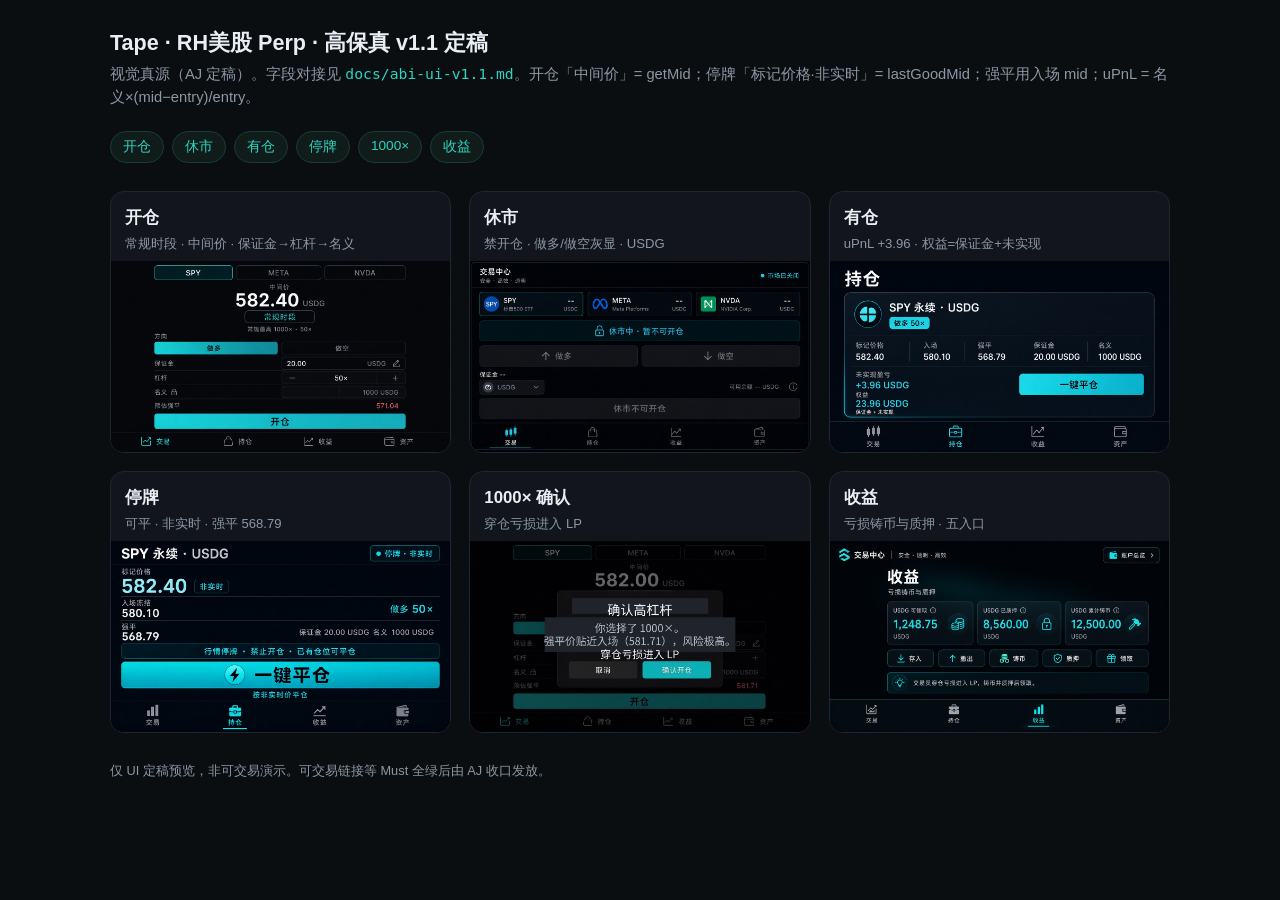
==== index.html @ 0b9014a9 "Public static preview of Tape UI v1.1 six states" ====
<!DOCTYPE html>
<html lang="zh-CN">
<head>
<meta charset="utf-8"/>
<meta name="viewport" content="width=device-width, initial-scale=1"/>
<title>Tape · RH美股 Perp · UI v1.1 定稿预览</title>
<style>
  :root { --bg:#0b0e11; --card:#12161c; --line:#1e2630; --cyan:#2dd4bf; --text:#e8eef4; --muted:#8b98a5; }
  * { box-sizing:border-box; }
  body { margin:0; font-family:-apple-system,BlinkMacSystemFont,"Segoe UI","PingFang SC","Noto Sans SC",sans-serif; background:var(--bg); color:var(--text); }
  .wrap { max-width:1100px; margin:0 auto; padding:28px 20px 64px; }
  h1 { font-size:1.35rem; font-weight:650; margin:0 0 6px; }
  .sub { color:var(--muted); font-size:0.92rem; line-height:1.55; margin:0 0 22px; }
  .nav { display:flex; flex-wrap:wrap; gap:8px; margin:0 0 28px; }
  .nav a { color:var(--cyan); text-decoration:none; border:1px solid #1a3a36; background:#0f1c1a; padding:6px 12px; border-radius:999px; font-size:0.85rem; }
  .nav a:hover { background:#14302c; }
  .grid { display:grid; grid-template-columns:repeat(auto-fit,minmax(280px,1fr)); gap:18px; }
  .card { background:var(--card); border:1px solid var(--line); border-radius:14px; overflow:hidden; }
  .card header { padding:14px 14px 8px; }
  .card h2 { margin:0; font-size:1.05rem; }
  .card p { margin:6px 0 0; color:var(--muted); font-size:0.82rem; line-height:1.4; }
  .card img { display:block; width:100%; height:auto; background:#000; }
  footer { margin-top:28px; color:var(--muted); font-size:0.8rem; line-height:1.5; }
  code { color:var(--cyan); }
</style>
</head>
<body>
  <div class="wrap">
    <h1>Tape · RH美股 Perp · 高保真 v1.1 定稿</h1>
    <p class="sub">视觉真源（AJ 定稿）。字段对接见 <code>docs/abi-ui-v1.1.md</code>。开仓「中间价」= getMid；停牌「标记价格·非实时」= lastGoodMid；强平用入场 mid；uPnL = 名义×(mid−entry)/entry。</p>
    <nav class="nav">
      <a href="#01-open">开仓</a><a href="#02-closed">休市</a><a href="#03-position">有仓</a>
      <a href="#04-halt">停牌</a><a href="#05-1000x-confirm">1000×</a><a href="#06-earnings">收益</a>
    </nav>
    <div class="grid">
    <article class="card" id="01-open">
      <header><h2>开仓</h2><p>常规时段 · 中间价 · 保证金→杠杆→名义</p></header>
      <a href="01-open.jpg" target="_blank" rel="noopener"><img src="01-open.jpg" alt="开仓" loading="lazy"/></a>
    </article>
    <article class="card" id="02-closed">
      <header><h2>休市</h2><p>禁开仓 · 做多/做空灰显 · USDG</p></header>
      <a href="02-closed.jpg" target="_blank" rel="noopener"><img src="02-closed.jpg" alt="休市" loading="lazy"/></a>
    </article>
    <article class="card" id="03-position">
      <header><h2>有仓</h2><p>uPnL +3.96 · 权益=保证金+未实现</p></header>
      <a href="03-position.jpg" target="_blank" rel="noopener"><img src="03-position.jpg" alt="有仓" loading="lazy"/></a>
    </article>
    <article class="card" id="04-halt">
      <header><h2>停牌</h2><p>可平 · 非实时 · 强平 568.79</p></header>
      <a href="04-halt.jpg" target="_blank" rel="noopener"><img src="04-halt.jpg" alt="停牌" loading="lazy"/></a>
    </article>
    <article class="card" id="05-1000x-confirm">
      <header><h2>1000× 确认</h2><p>穿仓亏损进入 LP</p></header>
      <a href="05-1000x-confirm.jpg" target="_blank" rel="noopener"><img src="05-1000x-confirm.jpg" alt="1000× 确认" loading="lazy"/></a>
    </article>
    <article class="card" id="06-earnings">
      <header><h2>收益</h2><p>亏损铸币与质押 · 五入口</p></header>
      <a href="06-earnings.jpg" target="_blank" rel="noopener"><img src="06-earnings.jpg" alt="收益" loading="lazy"/></a>
    </article>
    </div>
    <footer>仅 UI 定稿预览，非可交易演示。可交易链接等 Must 全绿后由 AJ 收口发放。</footer>
  </div>
</body>
</html>
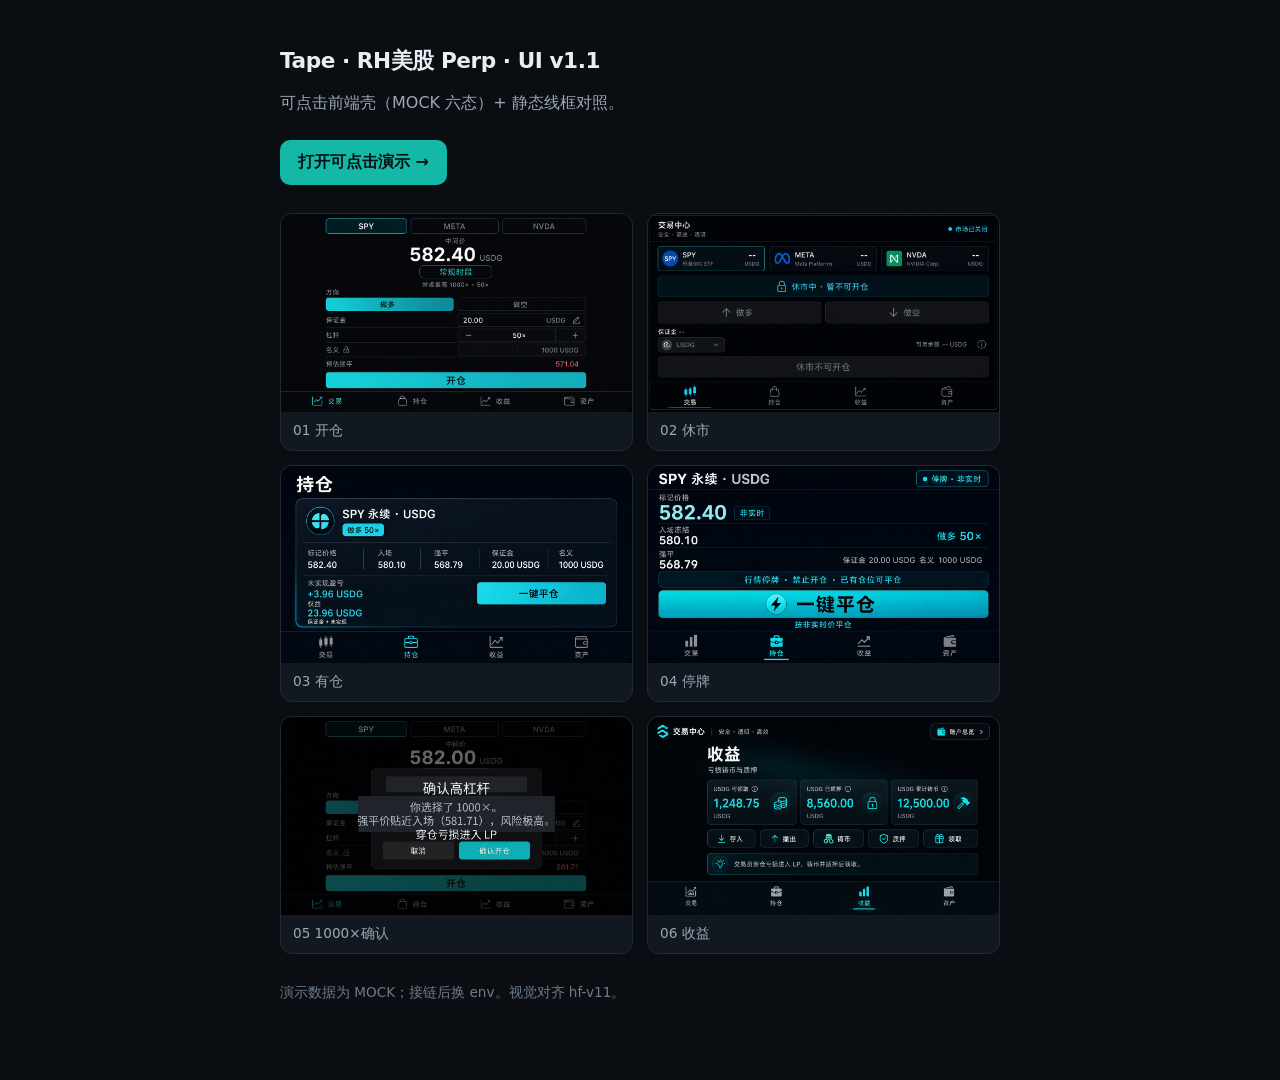
==== commit 6d5a2599: "Add clickable Tape frontend shell under /app (MOCK six states)" ====
--- a/index.html
+++ b/index.html
@@ -1,64 +1,42 @@
 <!DOCTYPE html>
 <html lang="zh-CN">
 <head>
-<meta charset="utf-8"/>
-<meta name="viewport" content="width=device-width, initial-scale=1"/>
-<title>Tape · RH美股 Perp · UI v1.1 定稿预览</title>
-<style>
-  :root { --bg:#0b0e11; --card:#12161c; --line:#1e2630; --cyan:#2dd4bf; --text:#e8eef4; --muted:#8b98a5; }
-  * { box-sizing:border-box; }
-  body { margin:0; font-family:-apple-system,BlinkMacSystemFont,"Segoe UI","PingFang SC","Noto Sans SC",sans-serif; background:var(--bg); color:var(--text); }
-  .wrap { max-width:1100px; margin:0 auto; padding:28px 20px 64px; }
-  h1 { font-size:1.35rem; font-weight:650; margin:0 0 6px; }
-  .sub { color:var(--muted); font-size:0.92rem; line-height:1.55; margin:0 0 22px; }
-  .nav { display:flex; flex-wrap:wrap; gap:8px; margin:0 0 28px; }
-  .nav a { color:var(--cyan); text-decoration:none; border:1px solid #1a3a36; background:#0f1c1a; padding:6px 12px; border-radius:999px; font-size:0.85rem; }
-  .nav a:hover { background:#14302c; }
-  .grid { display:grid; grid-template-columns:repeat(auto-fit,minmax(280px,1fr)); gap:18px; }
-  .card { background:var(--card); border:1px solid var(--line); border-radius:14px; overflow:hidden; }
-  .card header { padding:14px 14px 8px; }
-  .card h2 { margin:0; font-size:1.05rem; }
-  .card p { margin:6px 0 0; color:var(--muted); font-size:0.82rem; line-height:1.4; }
-  .card img { display:block; width:100%; height:auto; background:#000; }
-  footer { margin-top:28px; color:var(--muted); font-size:0.8rem; line-height:1.5; }
-  code { color:var(--cyan); }
-</style>
+  <meta charset="UTF-8" />
+  <meta name="viewport" content="width=device-width, initial-scale=1" />
+  <title>Tape · UI v1.1 Preview</title>
+  <style>
+    :root { color-scheme: dark; }
+    body { margin: 0; font-family: ui-sans-serif, system-ui, sans-serif; background: #0a0e12; color: #e8eef4; }
+    main { max-width: 720px; margin: 0 auto; padding: 32px 20px 64px; }
+    h1 { font-size: 1.35rem; font-weight: 600; letter-spacing: -0.02em; }
+    p { color: #9aa7b5; line-height: 1.55; }
+    a.cta {
+      display: inline-block; margin: 8px 0 28px; padding: 12px 18px; border-radius: 10px;
+      background: #14b8a6; color: #041016; font-weight: 600; text-decoration: none;
+    }
+    a.cta:hover { filter: brightness(1.06); }
+    .grid { display: grid; gap: 14px; grid-template-columns: 1fr; }
+    @media (min-width: 640px) { .grid { grid-template-columns: 1fr 1fr; } }
+    figure { margin: 0; background: #111820; border: 1px solid #1e2a36; border-radius: 12px; overflow: hidden; }
+    figcaption { padding: 10px 12px; font-size: 0.85rem; color: #9aa7b5; }
+    img { width: 100%; display: block; }
+    .note { font-size: 0.85rem; color: #6b7a8a; margin-top: 28px; }
+  </style>
 </head>
 <body>
-  <div class="wrap">
-    <h1>Tape · RH美股 Perp · 高保真 v1.1 定稿</h1>
-    <p class="sub">视觉真源（AJ 定稿）。字段对接见 <code>docs/abi-ui-v1.1.md</code>。开仓「中间价」= getMid；停牌「标记价格·非实时」= lastGoodMid；强平用入场 mid；uPnL = 名义×(mid−entry)/entry。</p>
-    <nav class="nav">
-      <a href="#01-open">开仓</a><a href="#02-closed">休市</a><a href="#03-position">有仓</a>
-      <a href="#04-halt">停牌</a><a href="#05-1000x-confirm">1000×</a><a href="#06-earnings">收益</a>
-    </nav>
+  <main>
+    <h1>Tape · RH美股 Perp · UI v1.1</h1>
+    <p>可点击前端壳（MOCK 六态）+ 静态线框对照。</p>
+    <a class="cta" href="./app/">打开可点击演示 →</a>
     <div class="grid">
-    <article class="card" id="01-open">
-      <header><h2>开仓</h2><p>常规时段 · 中间价 · 保证金→杠杆→名义</p></header>
-      <a href="01-open.jpg" target="_blank" rel="noopener"><img src="01-open.jpg" alt="开仓" loading="lazy"/></a>
-    </article>
-    <article class="card" id="02-closed">
-      <header><h2>休市</h2><p>禁开仓 · 做多/做空灰显 · USDG</p></header>
-      <a href="02-closed.jpg" target="_blank" rel="noopener"><img src="02-closed.jpg" alt="休市" loading="lazy"/></a>
-    </article>
-    <article class="card" id="03-position">
-      <header><h2>有仓</h2><p>uPnL +3.96 · 权益=保证金+未实现</p></header>
-      <a href="03-position.jpg" target="_blank" rel="noopener"><img src="03-position.jpg" alt="有仓" loading="lazy"/></a>
-    </article>
-    <article class="card" id="04-halt">
-      <header><h2>停牌</h2><p>可平 · 非实时 · 强平 568.79</p></header>
-      <a href="04-halt.jpg" target="_blank" rel="noopener"><img src="04-halt.jpg" alt="停牌" loading="lazy"/></a>
-    </article>
-    <article class="card" id="05-1000x-confirm">
-      <header><h2>1000× 确认</h2><p>穿仓亏损进入 LP</p></header>
-      <a href="05-1000x-confirm.jpg" target="_blank" rel="noopener"><img src="05-1000x-confirm.jpg" alt="1000× 确认" loading="lazy"/></a>
-    </article>
-    <article class="card" id="06-earnings">
-      <header><h2>收益</h2><p>亏损铸币与质押 · 五入口</p></header>
-      <a href="06-earnings.jpg" target="_blank" rel="noopener"><img src="06-earnings.jpg" alt="收益" loading="lazy"/></a>
-    </article>
+      <figure><img src="./01-open.jpg" alt="开仓" /><figcaption>01 开仓</figcaption></figure>
+      <figure><img src="./02-closed.jpg" alt="休市" /><figcaption>02 休市</figcaption></figure>
+      <figure><img src="./03-position.jpg" alt="有仓" /><figcaption>03 有仓</figcaption></figure>
+      <figure><img src="./04-halt.jpg" alt="停牌" /><figcaption>04 停牌</figcaption></figure>
+      <figure><img src="./05-1000x-confirm.jpg" alt="1000x" /><figcaption>05 1000×确认</figcaption></figure>
+      <figure><img src="./06-earnings.jpg" alt="收益" /><figcaption>06 收益</figcaption></figure>
     </div>
-    <footer>仅 UI 定稿预览，非可交易演示。可交易链接等 Must 全绿后由 AJ 收口发放。</footer>
-  </div>
+    <p class="note">演示数据为 MOCK；接链后换 env。视觉对齐 hf-v11。</p>
+  </main>
 </body>
-</html>+</html>
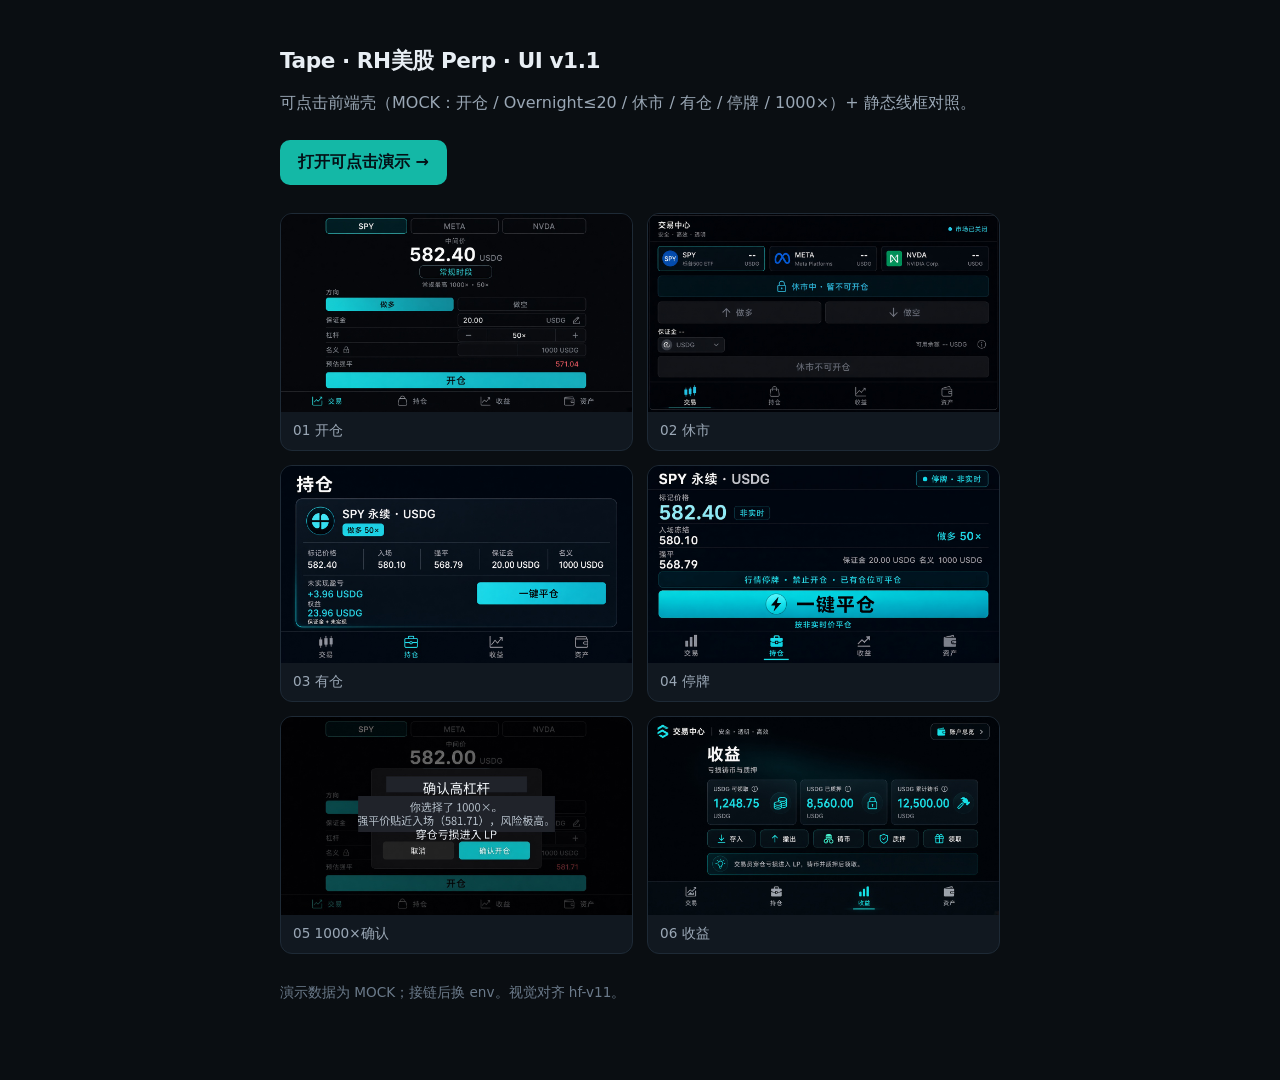
==== commit e54ffe41: "P1: equity 权益 label + Overnight≤20 demo state - Position: primary 权益 label beside equity number - To" ====
--- a/index.html
+++ b/index.html
@@ -26,7 +26,7 @@
 <body>
   <main>
     <h1>Tape · RH美股 Perp · UI v1.1</h1>
-    <p>可点击前端壳（MOCK 六态）+ 静态线框对照。</p>
+    <p>可点击前端壳（MOCK：开仓 / Overnight≤20 / 休市 / 有仓 / 停牌 / 1000×）+ 静态线框对照。</p>
     <a class="cta" href="./app/">打开可点击演示 →</a>
     <div class="grid">
       <figure><img src="./01-open.jpg" alt="开仓" /><figcaption>01 开仓</figcaption></figure>
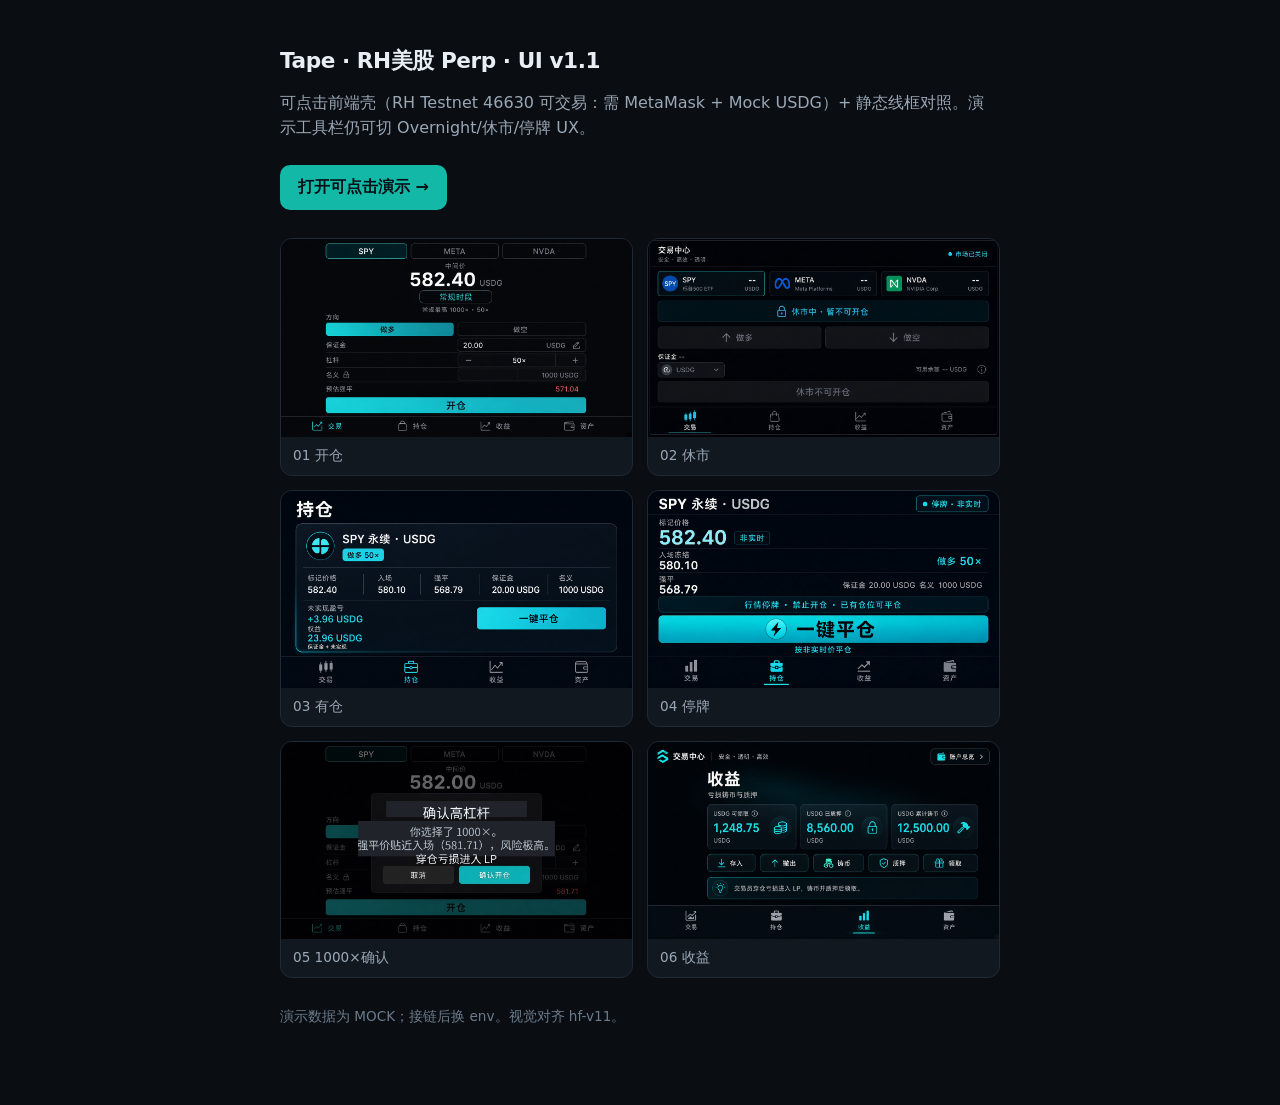
==== commit 9ed9dc0d: "Wire /app to RH Chain Testnet 46630 (viem reads/writes) - Embed Rich public addresses; CHAIN badge +" ====
--- a/index.html
+++ b/index.html
@@ -26,7 +26,7 @@
 <body>
   <main>
     <h1>Tape · RH美股 Perp · UI v1.1</h1>
-    <p>可点击前端壳（MOCK：开仓 / Overnight≤20 / 休市 / 有仓 / 停牌 / 1000×）+ 静态线框对照。</p>
+    <p>可点击前端壳（RH Testnet 46630 可交易：需 MetaMask + Mock USDG）+ 静态线框对照。演示工具栏仍可切 Overnight/休市/停牌 UX。</p>
     <a class="cta" href="./app/">打开可点击演示 →</a>
     <div class="grid">
       <figure><img src="./01-open.jpg" alt="开仓" /><figcaption>01 开仓</figcaption></figure>
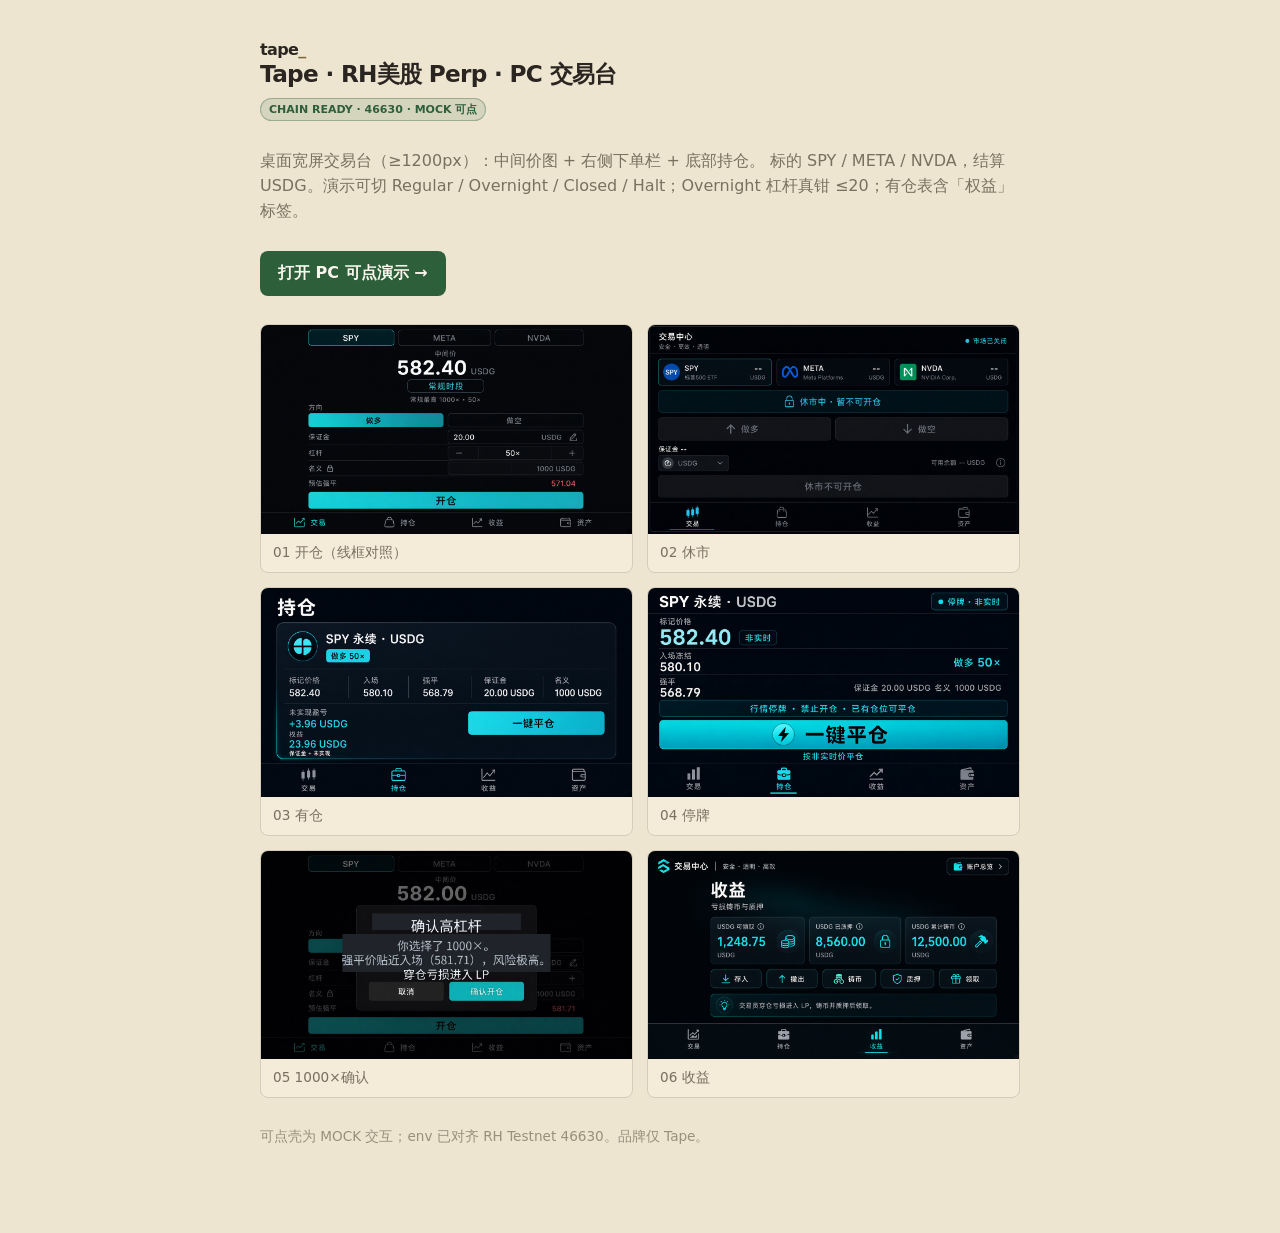
==== commit 3c489d34: "PC cream trading desk redesign (Tape brand) Widescreen chart + right order rail + bottom positions. " ====
--- a/index.html
+++ b/index.html
@@ -5,38 +5,58 @@
   <meta name="viewport" content="width=device-width, initial-scale=1" />
   <title>Tape · UI v1.1 Preview</title>
   <style>
-    :root { color-scheme: dark; }
-    body { margin: 0; font-family: ui-sans-serif, system-ui, sans-serif; background: #0a0e12; color: #e8eef4; }
-    main { max-width: 720px; margin: 0 auto; padding: 32px 20px 64px; }
-    h1 { font-size: 1.35rem; font-weight: 600; letter-spacing: -0.02em; }
-    p { color: #9aa7b5; line-height: 1.55; }
+    :root { color-scheme: light; }
+    body {
+      margin: 0;
+      font-family: Inter, ui-sans-serif, system-ui, sans-serif;
+      background: #EDE5D0;
+      color: #2A2520;
+    }
+    main { max-width: 760px; margin: 0 auto; padding: 40px 20px 72px; }
+    h1 { font-size: 1.45rem; font-weight: 700; letter-spacing: -0.03em; margin: 0 0 8px; }
+    .logo { font-weight: 700; letter-spacing: -0.04em; }
+    .logo span { color: #7A6235; }
+    p { color: #7A7060; line-height: 1.55; }
     a.cta {
-      display: inline-block; margin: 8px 0 28px; padding: 12px 18px; border-radius: 10px;
-      background: #14b8a6; color: #041016; font-weight: 600; text-decoration: none;
+      display: inline-block; margin: 12px 0 28px; padding: 12px 18px; border-radius: 8px;
+      background: #2D5F3A; color: #FAF6ED; font-weight: 650; text-decoration: none;
     }
-    a.cta:hover { filter: brightness(1.06); }
+    a.cta:hover { filter: brightness(1.05); }
     .grid { display: grid; gap: 14px; grid-template-columns: 1fr; }
     @media (min-width: 640px) { .grid { grid-template-columns: 1fr 1fr; } }
-    figure { margin: 0; background: #111820; border: 1px solid #1e2a36; border-radius: 12px; overflow: hidden; }
-    figcaption { padding: 10px 12px; font-size: 0.85rem; color: #9aa7b5; }
+    figure {
+      margin: 0; background: #F4ECD8; border: 1px solid #D4CBBA;
+      border-radius: 8px; overflow: hidden;
+    }
+    figcaption { padding: 10px 12px; font-size: 0.85rem; color: #7A7060; }
     img { width: 100%; display: block; }
-    .note { font-size: 0.85rem; color: #6b7a8a; margin-top: 28px; }
+    .note { font-size: 0.85rem; color: #9A8F7C; margin-top: 28px; }
+    .pill {
+      display: inline-block; font-size: 11px; padding: 3px 8px; border-radius: 999px;
+      border: 1px solid rgba(45,95,58,0.35); background: rgba(45,95,58,0.12);
+      color: #2D5F3A; font-weight: 600; margin-bottom: 12px;
+    }
   </style>
 </head>
 <body>
   <main>
-    <h1>Tape · RH美股 Perp · UI v1.1</h1>
-    <p>可点击前端壳（RH Testnet 46630 可交易：需 MetaMask + Mock USDG）+ 静态线框对照。演示工具栏仍可切 Overnight/休市/停牌 UX。</p>
-    <a class="cta" href="./app/">打开可点击演示 →</a>
+    <div class="logo">tape<span>_</span></div>
+    <h1>Tape · RH美股 Perp · PC 交易台</h1>
+    <span class="pill">CHAIN READY · 46630 · MOCK 可点</span>
+    <p>
+      桌面宽屏交易台（≥1200px）：中间价图 + 右侧下单栏 + 底部持仓。
+      标的 SPY / META / NVDA，结算 USDG。演示可切 Regular / Overnight / Closed / Halt；Overnight 杠杆真钳 ≤20；有仓表含「权益」标签。
+    </p>
+    <a class="cta" href="./app/">打开 PC 可点演示 →</a>
     <div class="grid">
-      <figure><img src="./01-open.jpg" alt="开仓" /><figcaption>01 开仓</figcaption></figure>
-      <figure><img src="./02-closed.jpg" alt="休市" /><figcaption>02 休市</figcaption></figure>
-      <figure><img src="./03-position.jpg" alt="有仓" /><figcaption>03 有仓</figcaption></figure>
-      <figure><img src="./04-halt.jpg" alt="停牌" /><figcaption>04 停牌</figcaption></figure>
-      <figure><img src="./05-1000x-confirm.jpg" alt="1000x" /><figcaption>05 1000×确认</figcaption></figure>
-      <figure><img src="./06-earnings.jpg" alt="收益" /><figcaption>06 收益</figcaption></figure>
+      <figure><img src="./01-open.jpg" alt="开仓线框" /><figcaption>01 开仓（线框对照）</figcaption></figure>
+      <figure><img src="./02-closed.jpg" alt="休市线框" /><figcaption>02 休市</figcaption></figure>
+      <figure><img src="./03-position.jpg" alt="有仓线框" /><figcaption>03 有仓</figcaption></figure>
+      <figure><img src="./04-halt.jpg" alt="停牌线框" /><figcaption>04 停牌</figcaption></figure>
+      <figure><img src="./05-1000x-confirm.jpg" alt="1000x确认" /><figcaption>05 1000×确认</figcaption></figure>
+      <figure><img src="./06-earnings.jpg" alt="收益线框" /><figcaption>06 收益</figcaption></figure>
     </div>
-    <p class="note">演示数据为 MOCK；接链后换 env。视觉对齐 hf-v11。</p>
+    <p class="note">可点壳为 MOCK 交互；env 已对齐 RH Testnet 46630。品牌仅 Tape。</p>
   </main>
 </body>
 </html>
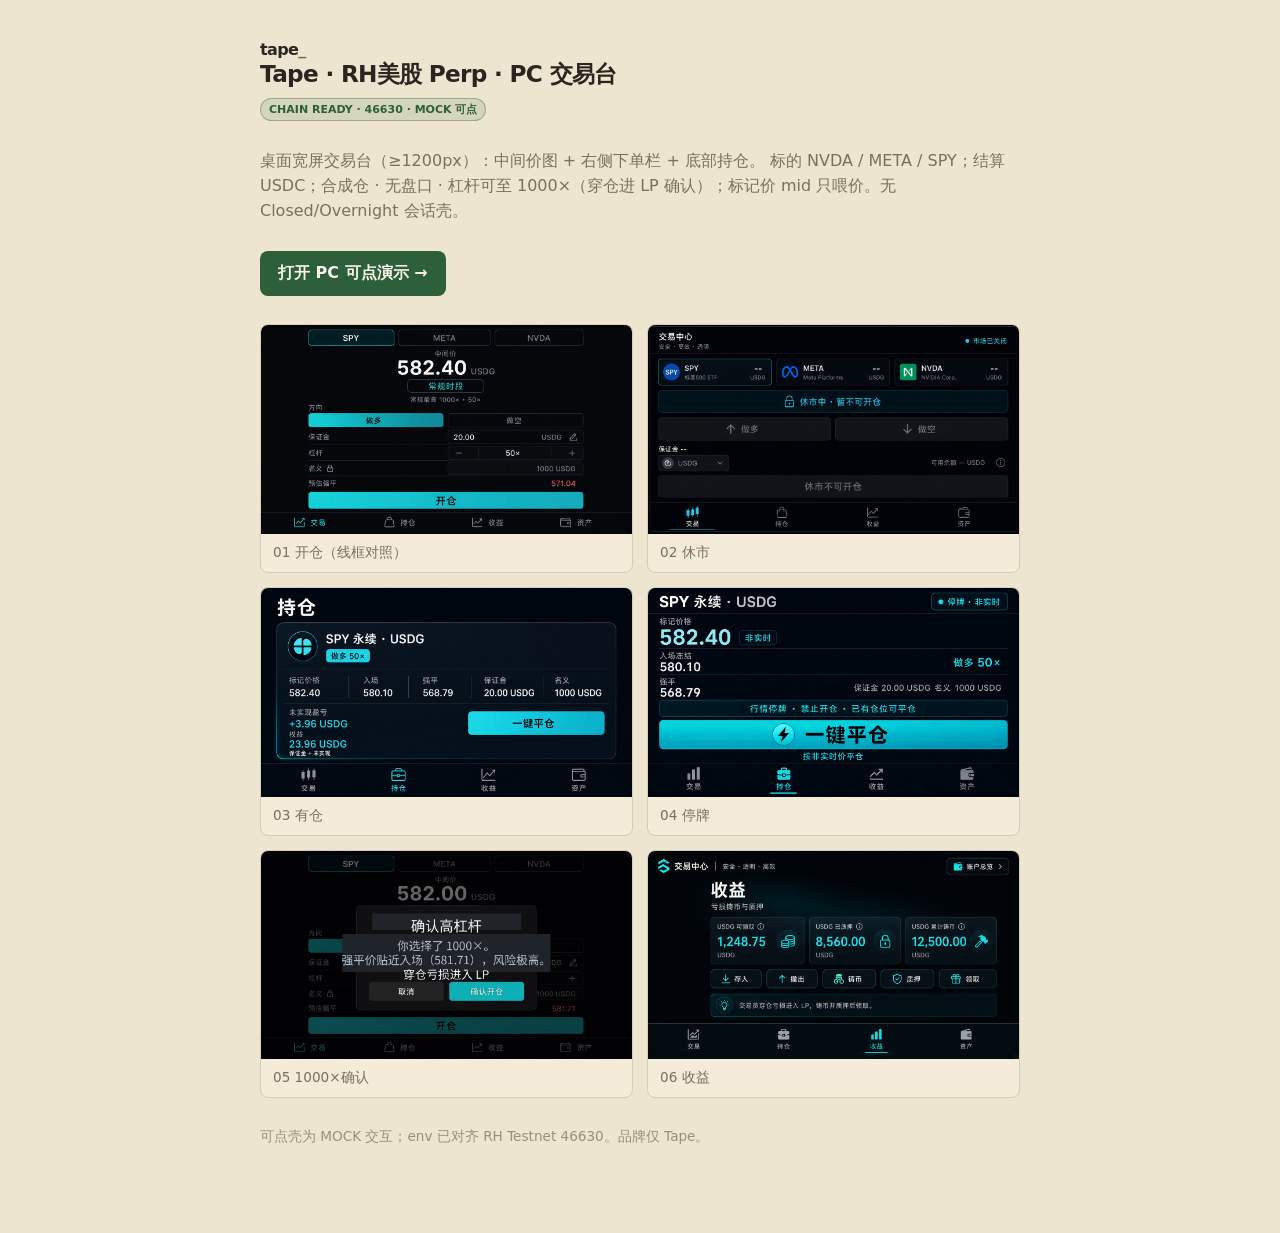
==== commit 5a861225: "Papertrade-align desk: USDC · 1000× · NVDA/META/SPY · mid mark only Synth engine shell (no orderbook" ====
--- a/index.html
+++ b/index.html
@@ -45,7 +45,7 @@
     <span class="pill">CHAIN READY · 46630 · MOCK 可点</span>
     <p>
       桌面宽屏交易台（≥1200px）：中间价图 + 右侧下单栏 + 底部持仓。
-      标的 SPY / META / NVDA，结算 USDG。演示可切 Regular / Overnight / Closed / Halt；Overnight 杠杆真钳 ≤20；有仓表含「权益」标签。
+      标的 NVDA / META / SPY；结算 USDC；合成仓 · 无盘口 · 杠杆可至 1000×（穿仓进 LP 确认）；标记价 mid 只喂价。无 Closed/Overnight 会话壳。
     </p>
     <a class="cta" href="./app/">打开 PC 可点演示 →</a>
     <div class="grid">
